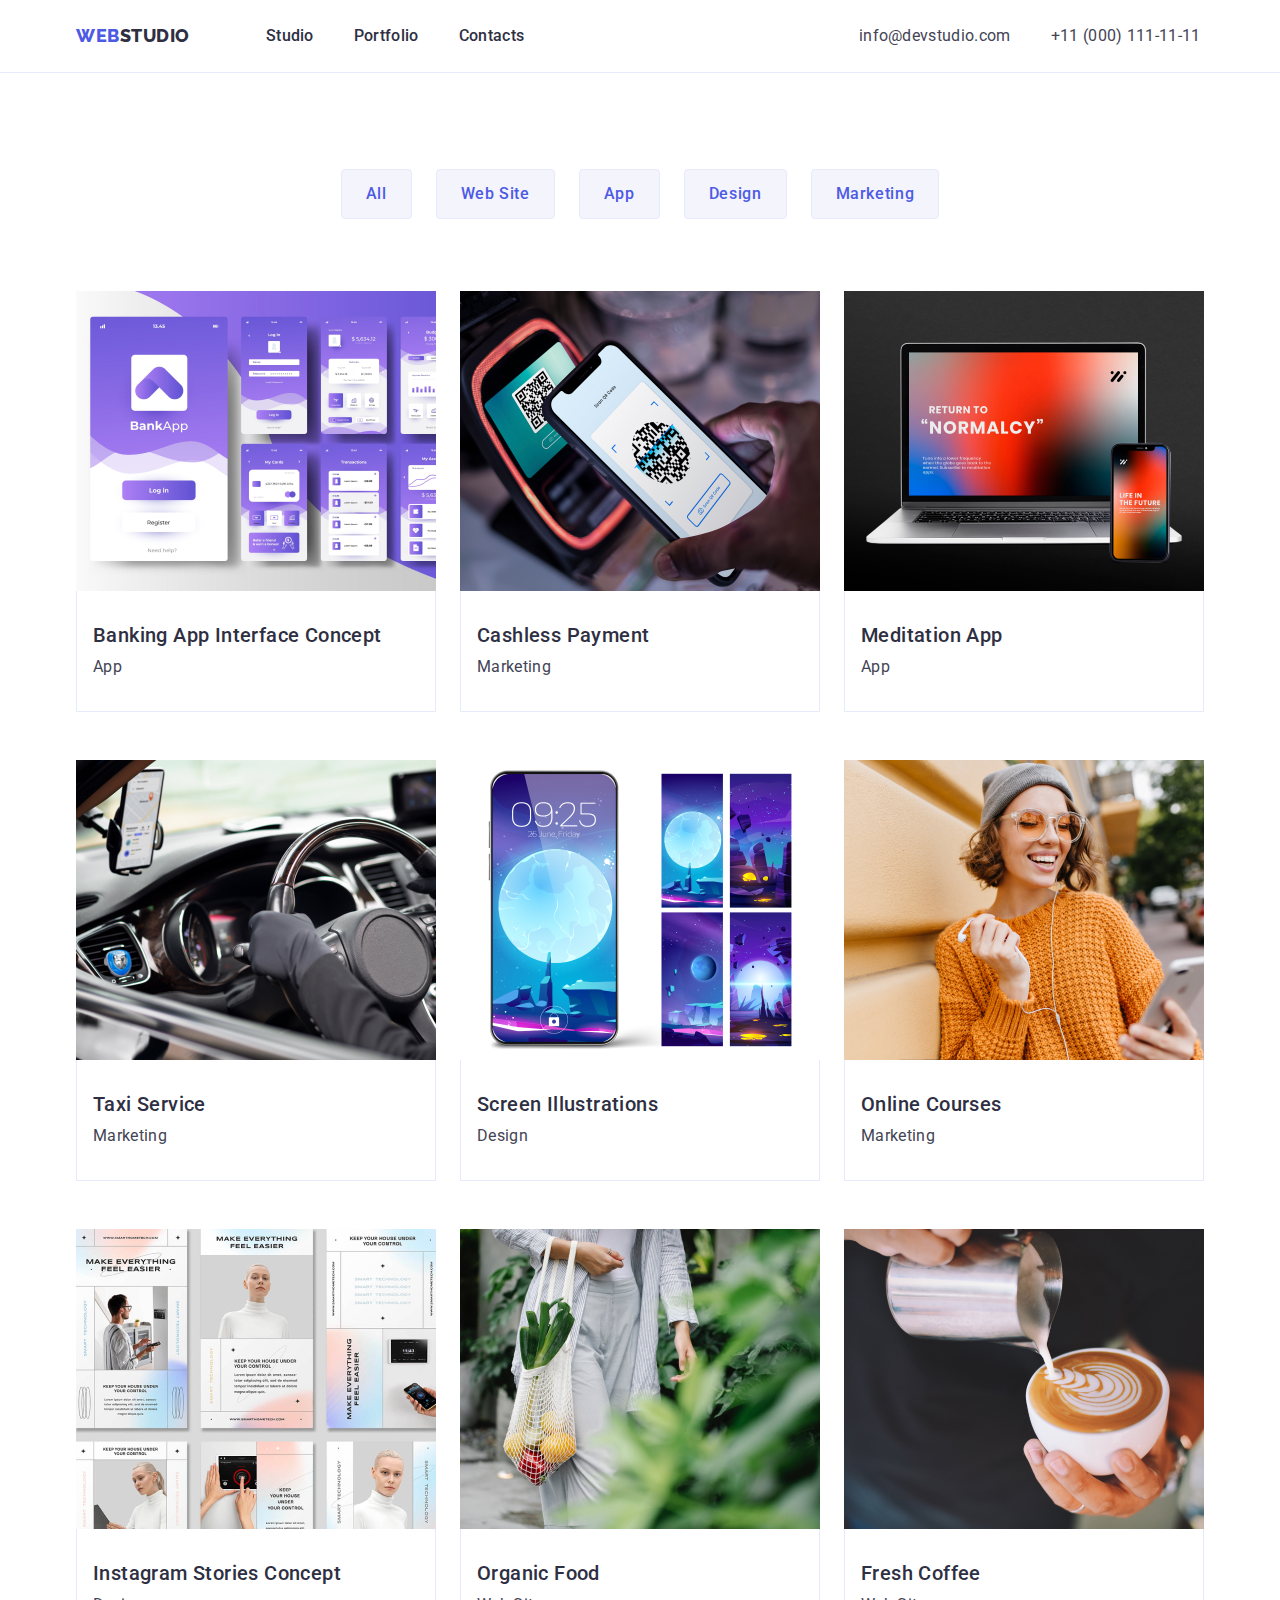
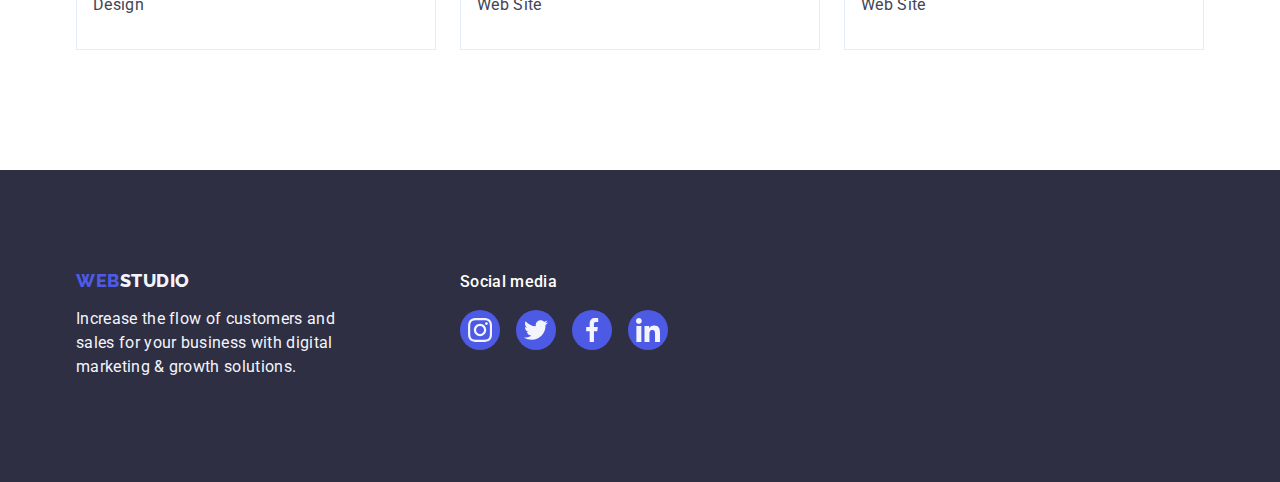
==== portfolio.html @ 2e3f6324 "first" ====
<!DOCTYPE html>
<html lang="en">
<head>
    <meta charset="UTF-8">
    <meta http-equiv="X-UA-Compatible" content="IE=edge">
    <meta name="viewport" content="width=device-width, initial-scale=1.0">
    <link rel="preconnect" href="https://fonts.googleapis.com">
    <link rel="preconnect" href="https://fonts.gstatic.com" crossorigin>
    <link href="https://fonts.googleapis.com/css2?family=Raleway:wght@800&family=Roboto:wght@400;500;700;900&display=swap" rel="stylesheet">
    <link rel="stylesheet" href="https://cdnjs.cloudflare.com/ajax/libs/modern-normalize/1.1.0/modern-normalize.min.css" />
    <link rel="stylesheet" href="./css/style.css">
    <title>Portfolio</title>
</head>
<body>
        <header class="page-header">
            <div class="container flexing">
                <nav class="page-navigation">
                    <a class="logo link" href="./index.html">Web<span class="logo-studio">Studio</span>
                    </a>
                    <ul class="menu list">
                        <li class="menu-item">
                            <a class="menu-link link" href="./index.html">Studio</a>
                        </li>
                        <li class="menu-item">
                            <a class="menu-link link" href="./portfolio.html">Portfolio</a>
                        </li>
                        <li class="menu-item">
                            <a class="menu-link link" href="">Contacts</a>
                        </li>
                    </ul>
                </nav>
                <address class="menu-contacts">
                    <ul class="menu-contacts list">
                        <li class="menu-contacts-item">
                            <a class="menu-contacts-link link" href="mailto:info@devstudio.com">info@devstudio.com</a>
                        </li>
                        <li class="menu-contacts-item">
                            <a class="menu-contacts-link link" href="tel:+110001111111">+11 (000) 111-11-11</a>
                        </li>
                    </ul>
                </address>
            </div>
        </header>
            <main>
            <section class="portfolio" id="portfolio">
                <div class="container">
                <h1 class="visually-hidden">portfolio</h1>
                <ul class="portfolio-filters list">
                    <li>
                        <button class="portfolio-btn" type="button">All</button>
                    </li>
                    <li>
                        <button class="portfolio-btn" type="button">Web Site</button>
                    </li>
                    <li>
                        <button class="portfolio-btn" type="button">App</button>
                    </li>
                    <li>
                        <button class="portfolio-btn" type="button">Design</button>
                    </li>
                    <li>
                        <button class="portfolio-btn" type="button">Marketing</button>
                    </li>
                </ul>
                <ul class="portfolio-projects list">
                    <li class="portfolio-item">
                        <a href="#" class="link">
                            <img class="portfolio-img" src="./images/bank.jpg" alt="bank app">
                            <div class="portfolio-wrp">
                        <h2 class="portfolio-work">Banking App Interface Concept</h2>
                        <p class="portfolio-descr">App</p>
                        </div>
                        </a>
                    </li>
                    <li class="portfolio-item">
                        <a href="#" class="link">
                            <img class="portfolio-img" src="./images/pay.jpg" alt="payment">
                        <div class="portfolio-wrp">
                        <h2 class="portfolio-work">Cashless Payment</h2>
                        <p class="portfolio-descr">Marketing</p>
                        </div>
                        </a>
                    </li>
                    <li class="portfolio-item">
                        <a href="#" class="link">
                            <img class="portfolio-img" src="./images/meditation.jpg" alt="laptop">
                        <div class="portfolio-wrp">
                        <h2 class="portfolio-work">Meditation App</h2>
                        <p class="portfolio-descr">App</p>
                        </div>
                        </a>
                    </li>
                    <li class="portfolio-item">
                        <a href="#" class="link">
                        <img class="portfolio-img" src="./images/taxi.jpg" alt="taxi driver">
                        <div class="portfolio-wrp">
                        <h2 class="portfolio-work">Taxi Service</h2>
                        <p class="portfolio-descr">Marketing</p>
                        </div>
                        </a>
                    </li>
                    <li class="portfolio-item">
                        <a href="#" class="link">
                        <img class="portfolio-img" src="./images/illustration.jpg" alt="Illustrations">
                        <div class="portfolio-wrp">
                        <h2 class="portfolio-work">Screen Illustrations</h2>
                        <p class="portfolio-descr">Design</p>
                        </div>
                        </a>
                    </li>
                    <li class="portfolio-item">
                        <a href="#" class="link">
                        <img class="portfolio-img" src="./images/courses.jpg" alt="woman">
                        <div class="portfolio-wrp">
                        <h2 class="portfolio-work">Online Courses</h2>
                        <p class="portfolio-descr">Marketing</p>
                        </div>
                        </a>
                    </li>
                    <li class="portfolio-item">
                        <a href="#" class="link">
                        <img class="portfolio-img" src="./images/concept.jpg" alt="concept">
                        <div class="portfolio-wrp">
                        <h2 class="portfolio-work">Instagram Stories Concept</h2>
                        <p class="portfolio-descr">Design</p>
                        </div>
                        </a>
                    </li>
                    <li class="portfolio-item">
                        <a href="#" class="link">
                        <img class="portfolio-img" src="./images/food.jpg" alt="food">
                        <div class="portfolio-wrp">
                        <h2 class="portfolio-work">Organic Food</h2>
                        <p class="portfolio-descr">Web Site</p>
                        </div>
                        </a>
                    </li>
                    <li class="portfolio-item">
                        <a href="#" class="link">
                        <img class="portfolio-img" src="./images/coffee.jpg" alt="coffee">
                        <div class="portfolio-wrp">
                        <h2 class="portfolio-work">Fresh Coffee</h2>
                        <p class="portfolio-descr">Web Site</p>
                        </div>
                        </a>
                    </li>
                </ul>
                </div>
            </section>
            </main>
        <footer class="footer">
            <div class="container">
                <div class="footer-con">
                    <div class="footer-about">
                        <a class="footer-logo link" href="./index.html"> Web<span class="footer-studio">Studio</span></a>
                        <p class="footer-descr">Increase the flow of customers and sales for your business with digital
                            marketing & growth solutions.</p>
                    </div>
                    <div class="footer-links">
                        <h3 class="footer-social">Social media</h3>
                        <ul class="footer-wrp list">
                            <li class="footer-item">
                                <a href="" class="footer-link">
                                    <svg class="footer-icon" width="24" height="24">
                                        <use href="./images/symbol-defs.svg#icon-instagram"></use>
                                    </svg>
                                </a>
                            </li>
                            <li class="footer-item">
                                <a href="" class="footer-link">
                                    <svg class="footer-icon" width="24" height="24">
                                        <use href="./images/symbol-defs.svg#icon-twitter"></use>
                                    </svg>
                                </a>
                            </li>
                            <li class="footer-item">
                                <a href="" class="footer-link">
                                    <svg class="footer-icon" width="24" height="24">
                                        <use href="./images/symbol-defs.svg#icon-facebook"></use>
                                    </svg>
                                </a>
                            </li>
                            <li class="footer-item">
                                <a href="" class="footer-link">
                                    <svg class="footer-icon" width="24" height="24">
                                        <use href="./images/symbol-defs.svg#icon-linkedin"></use>
                                    </svg>
                                </a>
                            </li>
                        </ul>
                    </div>
                </div>
            </div>
        </footer>
</body>
</html>
---- css/style.css ----
:root{
    --main-font-family: 'Roboto', sans-serif;
    --secondary-font-family-family: 'Raleway', sans-serif;
    --accent-color: #2E2F42; 
}

.list{
    list-style-type: none;
}

.link{
    text-decoration: none;
    font-style: normal;
}

button{
    font-family: inherit;
    cursor: pointer;
}

h1,
h2,
h3,
h4,
p {
    margin-top: 0;
    margin-bottom: 0;
}

ul,
ol {
    margin-top: 0;
    margin-bottom: 0;
    padding-left: 0;
}

img {
    display: block;
}

body{
    font-family: var(--main-font-family);
    color: #434455;
    background-color: #fff;
}

.container {
    width: 1158px;
    margin-left: auto;
    margin-right: auto;
    padding-left: 15px;
    padding-right: 15px;
}

.visually-hidden {
    position: absolute;
    width: 1px;
    height: 1px;
    margin: -1px;
    border: 0;
    padding: 0;
    white-space: nowrap;
    clip-path: inset(100%);
    clip: rect(0 0 0 0);
    overflow: hidden;
}

.flexing{
    display: flex;
}

.page-header{
    border-bottom: 1px solid #e7e9fc;
    display: flex;
}

.page-navigation{
    display: flex;
    margin-right: 332px;
    align-items: center;
}   

.logo{
    margin-right: 76px;
    font-weight: 800;
    font-size: 18px;
    line-height: 1.17;
    letter-spacing: 0.03em;
    text-transform: uppercase;
    color: #4D5AE5;
    font-family: var(--secondary-font-family-family);
}


.logo-studio{
   color: #2e2f42;
}

.menu{
    display: flex;
    gap: 40px;
    width: 261px;
}

.menu-contacts{
    display: flex;
    gap: 40px;
    align-items: center;
}

.menu-contacts-link:hover,
.menu-contacts-link:focus {
    color: #404bbf;
}

.menu-link{
    color: var(--accent-color) ;
    font-weight: 500;
    font-size: 16px;
    line-height: 1.5;
    letter-spacing: 0.02em;
    padding: 24px 0;
    display: block;
}

.menu-link:hover,
.menu-link:focus{
color: #404bbf;
}

.menu-contacts-link{
    color: #434455;
    font-size: 16px;
    line-height: 24px;
    letter-spacing: 0.02em;
    
}




.contacts-link:hover,
.contacts-link:focus {
    color: #404bbf;
}

.hero{
    background-color: var(--accent-color);
    padding: 188px 0;
    background-position: center;
    background-repeat: no-repeat;
    background-size: cover;
    background-image: linear-gradient(
        to right,
        rgba(0, 0, 0, 0.7),
        rgba(0, 0, 0, 0.7)
    ),
    url(../images/workplace.jpg);
}

.hero-title{
    font-weight: 700;
    font-size: 56px;
    line-height: 1.07;
    text-align: center;
    letter-spacing: 0.02em;
    color: #fff;
    max-width: 496px;
    display: block;
    margin: 0 auto;
}

.hero-modal-button{
    color: #fff;
    min-width: 169px;
    height: 56px;
    left: 636px;
    top: 428px;
    background: #4D5AE5;
    box-shadow: 0px 4px 4px rgba(0, 0, 0, 0.15);
    border-radius: 4px;
    font-weight: 500;
    font-size: 16px;
    line-height: 1.5;
    letter-spacing: 0.04em;
    margin: 0 auto;
    margin-top: 48px;
    display: block;
    border: none;
}

.hero-modal-button:hover,
.hero-modal-button:focus{
    background-color: #404BBF;
}

.studio{
    padding: 120px 0;
}



.studio-wrp{
    display: flex;
    gap: 24px;
}

.studio-item{
    width: calc((100% - 72px) / 4);
}

.studio-icon-wrp{
    background: #F4F4FD;
    border-radius: 4px;
    padding: 24px 100px;
}



.studio-item-title{
    font-weight: 500;
    font-size: 20px;
    line-height: 24px;
    letter-spacing: 0.02em;
    color: var(--accent-color);
    margin: 8px 0 8px 0;
}

.studio-descr{
    font-size: 16px;
    line-height: 24px;
    letter-spacing: 0.02em;
    color: #434455;
}

.work{
    padding-bottom: 120px;
}


.work-item{
    width: calc((100% - 48px) / 3);
}

.work-wrp{
    display: flex;
    gap: 24px;
}

.work-title{
    font-weight: 700;
    font-size: 36px;
    line-height: 1.11;
    text-align: center;
    letter-spacing: 0.02em;
    color: var(--accent-color);
    text-transform: capitalize;
    margin-bottom: 72px;
}

.contacts{
    background-color: #F4F4FD;
    padding: 120px 0;
}

.contacts-wrp{
    display: flex;
    gap: 24px;
}

.contacts-title{
    font-size: 36px;
    line-height: 1.11;
    text-align: center;
    letter-spacing: 0.02em;
    text-transform: capitalize;
    color: var(--accent-color);
    margin-bottom: 72px;
}

.contacts-item{
    background: #fff;
    box-shadow: 0px 1px 6px rgba(46, 47, 66, 0.08), 0px 1px 1px rgba(46, 47, 66, 0.16), 0px 2px 1px rgba(46, 47, 66, 0.08);
    border-radius: 0px 0px 4px 4px;
    width: calc((100% - 72px) / 4);
}

.contacts-descr{
    padding: 32px 16px;
}

.contacts-employee{
    font-weight: 500;
    font-size: 20px;
    line-height: 1,2;
    letter-spacing: 0.02em;
    color: var(--accent-color);
    text-align: center;
    margin-bottom: 8px
}

.contacts-job{
    font-size: 16px;
    line-height: 1.5;
    letter-spacing: 0.02em;
    color: #434455;
    text-align: center;

}

.contacts-icon-wrp{
    display: flex;
    gap: 24px;
    justify-content: center;
}

.contacts-icon-item{
    width: 40px;
    height: 40px;
    background: #4D5AE5;
    border-radius: 100%;
    position: relative;
    margin-bottom: 32px;
}

.contacts-icon{
    position: absolute;
    top: 12px;
    left: 12px;
}


.footer{
    background-color: var(--accent-color);
    height: 312px;
    padding: 100px 0;
    display: flex;
    gap: 120px;
}

.footer-con{
    display: inline-flex;
}

.footer-logo{
    display: inline-block;
    margin-bottom: 16px;
    font-weight: 800;
    font-size: 18px;
    line-height: 1.17;
    letter-spacing: 0.03em;
    text-transform: uppercase;
    color: #4D5AE5;
    font-family: var(--secondary-font-family-family);
}

.footer-studio {
    color: #f4f4fd;
}

.footer-descr{
    font-size: 16px;
    line-height: 1.5;
    letter-spacing: 0.02em;
    color: #F4F4FD;
    max-width: 264px;
}

.footer-links{
    padding-left: 120px;
}


.footer-social{
    font-weight: 500;
    font-size: 16px;
    line-height: 1.5;
    letter-spacing: 0.02em;
    color: #FFFFFF;
}

.footer-wrp{
    margin-top: 16px;
    display: flex;
    gap: 16px;
}

.footer-item{
    width: 40px;
    height: 40px;
    background: #4D5AE5;
    border-radius: 100%;
    position: relative;
}

.footer-icon{
    position: absolute;
    top: 8px;
    left: 8px;
}

.customers{
    padding: 120px 0;
}

.customers-title{
    font-weight: 700;
    font-size: 36px;
    line-height: 40px;
    text-align: center;
    letter-spacing: 0.02em;
    text-transform: capitalize;
    color: var(--accent-color);
}

.customers-wrp{
    padding-top: 72px;
    display: flex;
    gap: 24px;
}

.customers-item{
    border: 1px solid #8E8F99;
    border-radius: 4px;
}

.customers-icon{
    margin: 16px 32px;
}

.portfolio{
    padding: 96px 0 120px;
}

.portfolio-filters{
    display: flex;
    justify-content: center;
    gap: 24px;
    margin-bottom: 72px;
}

.portfolio-btn{
    color: #4D5AE5;
    padding: 12px 24px;
    background: #F4F4FD;
    border: 1px solid #E7E9FC;
    border-radius: 4px;
    font-weight: 500;
    letter-spacing: 0.04em;
    font-size: 16px;
    line-height: 24px;
}

.portfolio-btn:hover,
.portfolio-btn:focus{
    background: #404BBF;
    color: #fff;
    border: 1px solid transparent;
}



.portfolio-projects{
    display: flex;
    flex-wrap: wrap;
    row-gap: 48px;
    column-gap: 24px;
    
}

.portfolio-item{
    width: calc((100% - 48px) / 3);
}

.portfolio-wrp{
    padding: 32px 16px;
    border: 1px solid #e7e9fc;
    border-top: none;
    
}

.portfolio-work{
    font-weight: 500;
    font-size: 20px;
    line-height: 24px;
    letter-spacing: 0.02em;
    color: var(--accent-color);
    margin-bottom: 8px
}

.portfolio-descr{
    font-size: 16px;
    line-height: 1.5;
    letter-spacing: 0.02em;
    color: #434455;
    
}
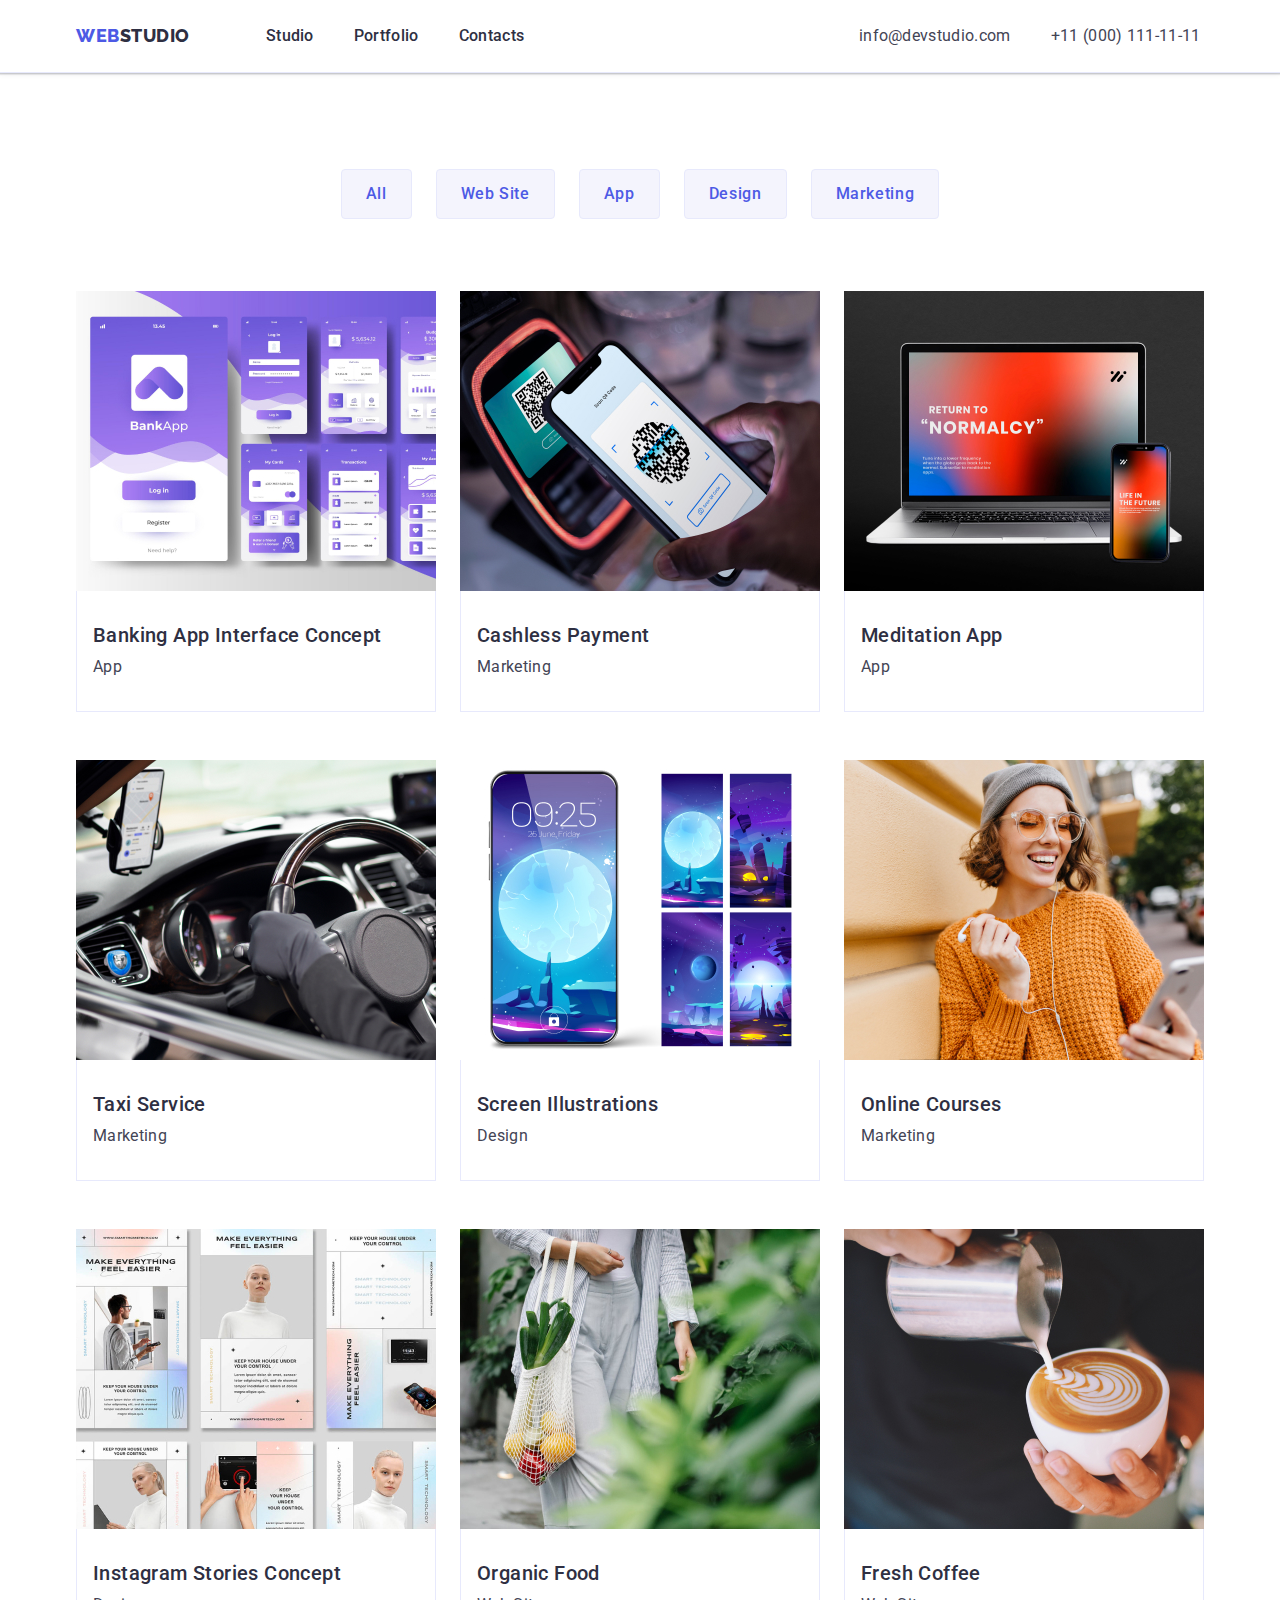
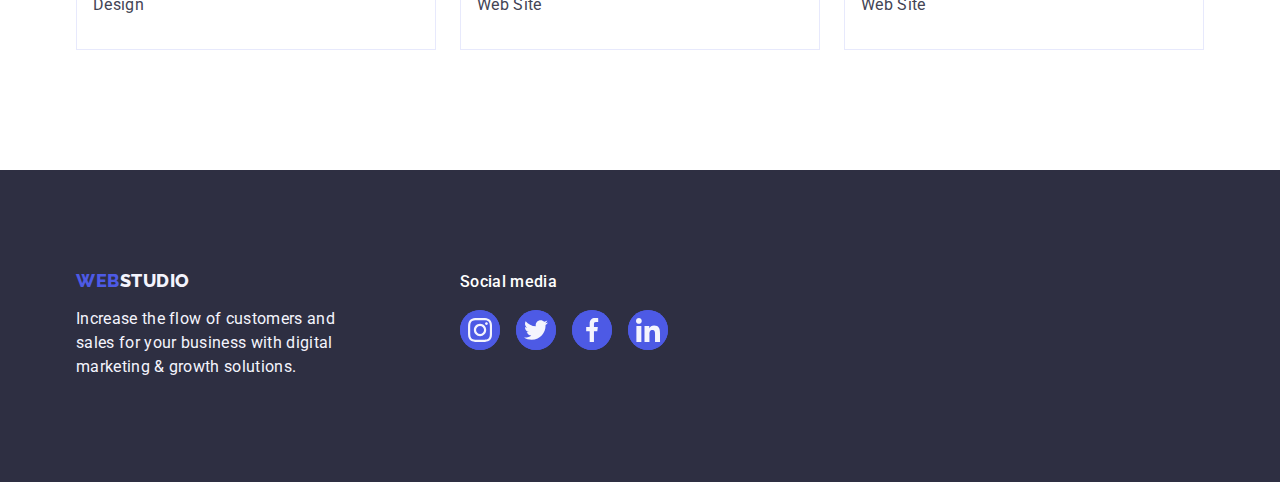
==== commit 3d96d924: "second" ====
--- a/portfolio.html
+++ b/portfolio.html
@@ -64,7 +64,7 @@
                 </ul>
                 <ul class="portfolio-projects list">
                     <li class="portfolio-item">
-                        <a href="#" class="link">
+                        <a href="#" class="portfolio-link link">
                             <img class="portfolio-img" src="./images/bank.jpg" alt="bank app">
                             <div class="portfolio-wrp">
                         <h2 class="portfolio-work">Banking App Interface Concept</h2>
@@ -73,7 +73,7 @@
                         </a>
                     </li>
                     <li class="portfolio-item">
-                        <a href="#" class="link">
+                        <a href="#" class="portfolio-link link">
                             <img class="portfolio-img" src="./images/pay.jpg" alt="payment">
                         <div class="portfolio-wrp">
                         <h2 class="portfolio-work">Cashless Payment</h2>
@@ -82,7 +82,7 @@
                         </a>
                     </li>
                     <li class="portfolio-item">
-                        <a href="#" class="link">
+                        <a href="#" class="portfolio-link link">
                             <img class="portfolio-img" src="./images/meditation.jpg" alt="laptop">
                         <div class="portfolio-wrp">
                         <h2 class="portfolio-work">Meditation App</h2>
@@ -91,7 +91,7 @@
                         </a>
                     </li>
                     <li class="portfolio-item">
-                        <a href="#" class="link">
+                        <a href="#" class="portfolio-link link">
                         <img class="portfolio-img" src="./images/taxi.jpg" alt="taxi driver">
                         <div class="portfolio-wrp">
                         <h2 class="portfolio-work">Taxi Service</h2>
@@ -100,7 +100,7 @@
                         </a>
                     </li>
                     <li class="portfolio-item">
-                        <a href="#" class="link">
+                        <a href="#" class="portfolio-link link">
                         <img class="portfolio-img" src="./images/illustration.jpg" alt="Illustrations">
                         <div class="portfolio-wrp">
                         <h2 class="portfolio-work">Screen Illustrations</h2>
@@ -109,7 +109,7 @@
                         </a>
                     </li>
                     <li class="portfolio-item">
-                        <a href="#" class="link">
+                        <a href="#" class="portfolio-link link">
                         <img class="portfolio-img" src="./images/courses.jpg" alt="woman">
                         <div class="portfolio-wrp">
                         <h2 class="portfolio-work">Online Courses</h2>
@@ -118,7 +118,7 @@
                         </a>
                     </li>
                     <li class="portfolio-item">
-                        <a href="#" class="link">
+                        <a href="#" class="portfolio-link link">
                         <img class="portfolio-img" src="./images/concept.jpg" alt="concept">
                         <div class="portfolio-wrp">
                         <h2 class="portfolio-work">Instagram Stories Concept</h2>
@@ -127,7 +127,7 @@
                         </a>
                     </li>
                     <li class="portfolio-item">
-                        <a href="#" class="link">
+                        <a href="#" class="portfolio-link link">
                         <img class="portfolio-img" src="./images/food.jpg" alt="food">
                         <div class="portfolio-wrp">
                         <h2 class="portfolio-work">Organic Food</h2>
@@ -136,7 +136,7 @@
                         </a>
                     </li>
                     <li class="portfolio-item">
-                        <a href="#" class="link">
+                        <a href="#" class="portfolio-link link">
                         <img class="portfolio-img" src="./images/coffee.jpg" alt="coffee">
                         <div class="portfolio-wrp">
                         <h2 class="portfolio-work">Fresh Coffee</h2>
@@ -148,49 +148,49 @@
                 </div>
             </section>
             </main>
-        <footer class="footer">
-            <div class="container">
-                <div class="footer-con">
-                    <div class="footer-about">
-                        <a class="footer-logo link" href="./index.html"> Web<span class="footer-studio">Studio</span></a>
-                        <p class="footer-descr">Increase the flow of customers and sales for your business with digital
-                            marketing & growth solutions.</p>
-                    </div>
-                    <div class="footer-links">
-                        <h3 class="footer-social">Social media</h3>
-                        <ul class="footer-wrp list">
-                            <li class="footer-item">
-                                <a href="" class="footer-link">
-                                    <svg class="footer-icon" width="24" height="24">
-                                        <use href="./images/symbol-defs.svg#icon-instagram"></use>
-                                    </svg>
-                                </a>
-                            </li>
-                            <li class="footer-item">
-                                <a href="" class="footer-link">
-                                    <svg class="footer-icon" width="24" height="24">
-                                        <use href="./images/symbol-defs.svg#icon-twitter"></use>
-                                    </svg>
-                                </a>
-                            </li>
-                            <li class="footer-item">
-                                <a href="" class="footer-link">
-                                    <svg class="footer-icon" width="24" height="24">
-                                        <use href="./images/symbol-defs.svg#icon-facebook"></use>
-                                    </svg>
-                                </a>
-                            </li>
-                            <li class="footer-item">
-                                <a href="" class="footer-link">
-                                    <svg class="footer-icon" width="24" height="24">
-                                        <use href="./images/symbol-defs.svg#icon-linkedin"></use>
-                                    </svg>
-                                </a>
-                            </li>
-                        </ul>
-                    </div>
+    <footer class="footer">
+        <div class="container">
+            <div class="footer-con">
+                <div class="footer-about">
+                    <a class="footer-logo link" href="./index.html"> Web<span class="footer-studio">Studio</span></a>
+                    <p class="footer-descr">Increase the flow of customers and sales for your business with digital
+                        marketing & growth solutions.</p>
+                </div>
+                <div class="footer-links">
+                    <p class="footer-social">Social media</p>
+                <ul class="footer-wrp list">
+                    <li class="footer-item">
+                        <a href="" class="footer-link">
+                            <svg class="footer-icon" width="24" height="24">
+                                <use href="./images/icons.svg#icon-instagram"></use>
+                            </svg>
+                        </a>
+                    </li>
+                    <li class="footer-item">
+                        <a href="" class="footer-link">
+                            <svg class="footer-icon" width="24" height="24">
+                                <use href="./images/icons.svg#icon-twitter"></use>
+                            </svg>
+                        </a>
+                    </li>
+                    <li class="footer-item">
+                        <a href="" class="footer-link">
+                            <svg class="footer-icon" width="24" height="24">
+                                <use href="./images/icons.svg#icon-facebook"></use>
+                            </svg>
+                        </a>
+                    </li>
+                    <li class="footer-item">
+                        <a href="" class="footer-link">
+                            <svg class="footer-icon" width="24" height="24">
+                                <use href="./images/icons.svg#icon-linkedin"></use>
+                            </svg>
+                        </a>
+                    </li>
+                </ul>
                 </div>
             </div>
-        </footer>
+        </div>
+    </footer>
 </body>
 </html>--- a/css/style.css
+++ b/css/style.css
@@ -2,6 +2,9 @@
     --main-font-family: 'Roboto', sans-serif;
     --secondary-font-family-family: 'Raleway', sans-serif;
     --accent-color: #2E2F42; 
+    --second-color: #8e8f99; 
+    --third-color: #4d5ae5;
+    --fourth-color: #f4f4fd;
 }
 
 .list{
@@ -72,6 +75,7 @@
 .page-header{
     border-bottom: 1px solid #e7e9fc;
     display: flex;
+    box-shadow: 0px 2px 1px rgba(46, 47, 66, 0.08), 0px 1px 1px rgba(46, 47, 66, 0.16), 0px 1px 6px rgba(46, 47, 66, 0.08);
 }
 
 .page-navigation{
@@ -145,17 +149,16 @@
 }
 
 .hero{
+    max-width: 1440px;
     background-color: var(--accent-color);
     padding: 188px 0;
+    background-image: linear-gradient(
+        rgba(46, 47, 66, 0.7),
+        rgba(46, 47, 66, 0.7)),
+        url(../images/workplace.jpg);
     background-position: center;
     background-repeat: no-repeat;
     background-size: cover;
-    background-image: linear-gradient(
-        to right,
-        rgba(0, 0, 0, 0.7),
-        rgba(0, 0, 0, 0.7)
-    ),
-    url(../images/workplace.jpg);
 }
 
 .hero-title{
@@ -212,7 +215,11 @@
 .studio-icon-wrp{
     background: #F4F4FD;
     border-radius: 4px;
-    padding: 24px 100px;
+    display: flex;
+    align-items: center;
+    justify-content: center;
+    height: 112px;
+    margin-bottom: 8px;
 }
 
 
@@ -223,7 +230,7 @@
     line-height: 24px;
     letter-spacing: 0.02em;
     color: var(--accent-color);
-    margin: 8px 0 8px 0;
+    margin-bottom: 8px;
 }
 
 .studio-descr{
@@ -317,18 +324,28 @@
 .contacts-icon-item{
     width: 40px;
     height: 40px;
+    margin-bottom: 32px;
+}
+
+.contacts-icon{
+    fill: #f4f4fd;
+}
+
+
+.contacts-link{
+    width: 100%;
+    height: 100%;
     background: #4D5AE5;
-    border-radius: 100%;
-    position: relative;
-    margin-bottom: 32px;
-}
-
-.contacts-icon{
-    position: absolute;
-    top: 12px;
-    left: 12px;
-}
-
+    border-radius: 50%;
+    display: flex;
+    align-items: center;
+    justify-content: center;
+}
+
+.contacts-link:hover,
+.contacts-link:focus{
+    background-color: #404bbf;
+}
 
 .footer{
     background-color: var(--accent-color);
@@ -339,7 +356,8 @@
 }
 
 .footer-con{
-    display: inline-flex;
+    display: flex;
+    align-items: baseline;
 }
 
 .footer-logo{
@@ -366,8 +384,8 @@
     max-width: 264px;
 }
 
-.footer-links{
-    padding-left: 120px;
+.footer-about{
+    margin-right: 120px;
 }
 
 
@@ -377,10 +395,10 @@
     line-height: 1.5;
     letter-spacing: 0.02em;
     color: #FFFFFF;
+    margin-bottom: 16px;
 }
 
 .footer-wrp{
-    margin-top: 16px;
     display: flex;
     gap: 16px;
 }
@@ -393,10 +411,23 @@
     position: relative;
 }
 
+.footer-link{
+    width: 100%;
+    height: 100%;
+    background-color: var(--third-color);
+    border-radius: 50%;
+    display: flex;
+    align-items: center;
+    justify-content: center;
+}
+
+.footer-link:hover,
+.footer-link:focus{
+    background-color: #31d0aa;
+}
+
 .footer-icon{
-    position: absolute;
-    top: 8px;
-    left: 8px;
+    fill: var(--fourth-color) ;
 }
 
 .customers{
@@ -406,26 +437,43 @@
 .customers-title{
     font-weight: 700;
     font-size: 36px;
-    line-height: 40px;
+    line-height: 1.11;
     text-align: center;
     letter-spacing: 0.02em;
     text-transform: capitalize;
     color: var(--accent-color);
+    margin-bottom: 72px;
 }
 
 .customers-wrp{
-    padding-top: 72px;
     display: flex;
     gap: 24px;
 }
 
 .customers-item{
+    width: calc((100% - 120px) / 6);
+    height: 88px;
+}
+
+.customers-link{
+    width: 100%;
+    height: 100%;
     border: 1px solid #8E8F99;
     border-radius: 4px;
+    display: flex;
+    align-items: center;
+    justify-content: center;
+    color: var(--second-color)
+}
+
+.customers-link:hover,
+.customers-link:focus{
+    border-color: #404bbf;
+    color: #404bbf; 
 }
 
 .customers-icon{
-    margin: 16px 32px;
+    fill: currentColor;
 }
 
 .portfolio{
@@ -456,6 +504,7 @@
     background: #404BBF;
     color: #fff;
     border: 1px solid transparent;
+    box-shadow: 0px 3px 1px rgba(0, 0, 0, 0.1), 0px 2px 1px rgba(0, 0, 0, 0.08), 0px 2px 2px rgba(0, 0, 0, 0.12);
 }
 
 
@@ -470,6 +519,15 @@
 
 .portfolio-item{
     width: calc((100% - 48px) / 3);
+}
+
+.portfolio-link{
+    display: block;
+}
+
+.portfolio-link:hover,
+.portfolio-link:focus{
+    box-shadow: 0px 1px 6px rgba(46, 47, 66, 0.08), 0px 1px 1px rgba(46, 47, 66, 0.16), 0px 2px 1px rgba(46, 47, 66, 0.08);
 }
 
 .portfolio-wrp{
